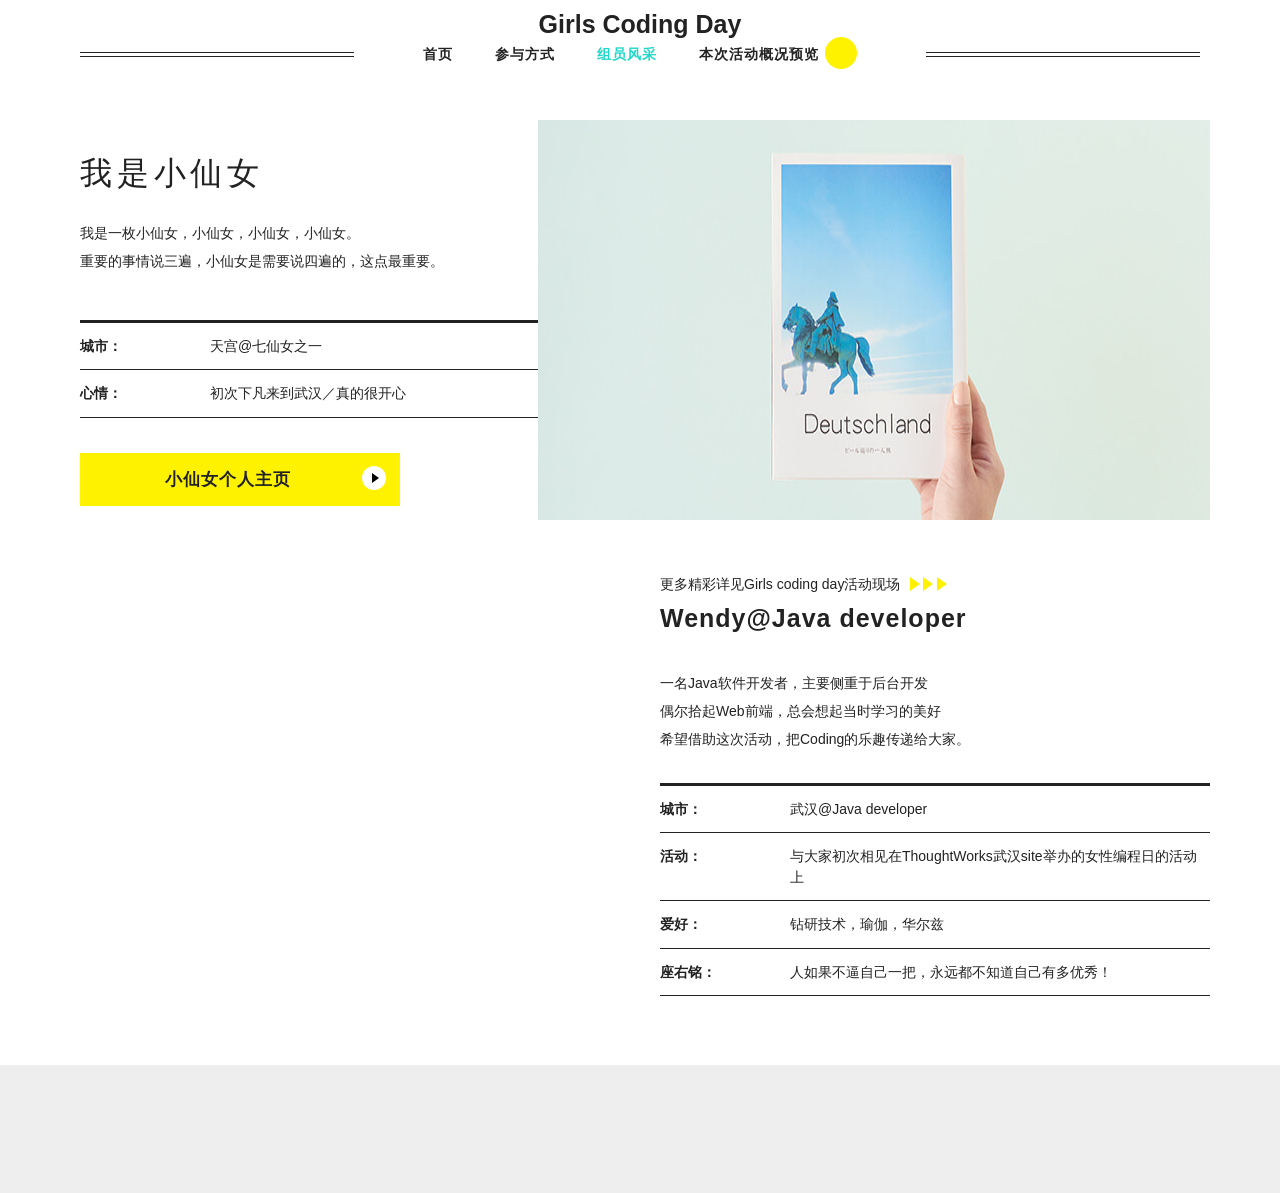
==== us.html @ 9fc9f0ba "First commit 第一次提交commit，导入bootstrap模板" ====
<!DOCTYPE html>
<html lang="ja">
	<head>
    <meta http-equiv="content-type" content="text/html; charset=UTF-8">
    <meta charset="utf-8">
    <meta http-equiv="X-UA-Compatible" content="IE=edge">
    <meta name="viewport" content="width=device-width, initial-scale=1.0">
    <title>Girls Coding Day</title>
    <link rel="icon" type="image/png" sizes="96x96" href="img/logo_icon.png">
    <link rel="stylesheet" href="css/us.css">
    <div id="wrap">
        <header>
            <div class="inner">
                <h2 class="headline">Girls Coding Day</h2>
            </div>
            <nav>
                <ul>
                    <li><a href="index.htm">首页</a></li>
                    <li><a href="joinus.html">参与方式</a></li>
                    <li><a href="us.html" style="color: rgb(32, 216, 201)">组员风采</a></li>
                    <li><a href="http://mp.weixin.qq.com/s/JyZ69Jf4prxOlMGyHbOY-g" target="_blank">本次活动概况预览</a></li>
                </ul>
            </nav>
        </header>
        <main>
        	<section id="about">
                <div class="inner"><img src="img/about_visual_pc.jpg" alt="ABOUT:" />
                    <h2 class="headline__FG">我是小仙女</h2>
                    <p>我是一枚小仙女，小仙女，小仙女，小仙女。<br class="pc_only">重要的事情说三遍，小仙女是需要说四遍的，这点最重要。</p>
                    <table>
                        <tbody><tr>
                            <th>城市：</th>
                            <td>天宫@七仙女之一</td>
                        </tr>
                        <tr>
                            <th>心情：</th>
                            <td>初次下凡来到武汉／真的很开心</td>
                        </tr>

                        </tbody></table>
                    <p class="btn"><a href="javascript:void(0)">小仙女个人主页</span></a></p>
                </div>
            </section>

            <section id="service">
                <div class="inner">
                    <!--<h2 class="headline__FG">学员风采:</h2>-->
                    <div class="service_box">
                        <p class="icn_arrows"> <span>更多精彩详见Girls coding day活动现场</span></p>
                        <h4>Wendy@Java developer</h4>
                        <p class="service_photo">
                        	<img src="C:/Users/Administrator/Desktop/img/service_book.jpg" alt="Girls coding day" />
                         </p>
                        <p style="width:570px;">一名Java软件开发者，主要侧重于后台开发<br class="pc_only">偶尔拾起Web前端，总会想起当时学习的美好<br class="pc_only">希望借助这次活动，把Coding的乐趣传递给大家。</p>
                        <table style="width:550px; float:left;">
                            <tbody><tr>
                                <th>城市：</th>
                                <td>武汉@Java developer</td>
                            </tr>
                            <tr>
                                <th>活动：</th>
                                <td>与大家初次相见在ThoughtWorks武汉site举办的女性编程日的活动上</td>
                            </tr>
                            <tr>
                                <th>爱好：</th>
                                <td>钻研技术，瑜伽，华尔兹</td>
                            </tr>
                            <tr>
                                <th>座右铭：</th>
                                <td>人如果不逼自己一把，永远都不知道自己有多优秀！</td>
                            </tr>
                            </tbody>
                        </table>
                    </div>
                </div>
            </section>



        </main>
        <footer>
            <div class="other_box">
                <ul>
                    <li></li>
                </ul>
            </div>
        </footer>


    </div>
    </body>
  </html>
---- css/us.css ----
/* Effective stylesheet produced by snapshot save */
@import url("css.css");
@import url("css-1.css");
@import url("css-2.css");
*, *::before, *::after { border: 0px none; box-sizing: border-box; margin: 0px; outline: 0px none; padding: 0px; color: inherit; font: inherit; text-decoration: none; vertical-align: baseline; }
article, aside, details, dialog, figcaption, figure, footer, header, main, menu, nav, section { display: block; }
body { line-height: 1; }
br, hr { display: block; }
ol, ul { list-style: outside none none; }
blockquote::before, blockquote::after, q::before, q::after { content: none; }
img { vertical-align: top; }
table { border-collapse: collapse; border-spacing: 0px; empty-cells: show; }
.clearfix::after { content: ""; display: block; clear: both; }
@media only screen and (min-width: 768px) {
  .sp_only { display: none; }
}
.pc_only { display: none; }
@media only screen and (min-width: 768px) {
  .pc_only { display: block; }
}
html { font-size: 100%; color: rgb(34, 34, 34); }
body { font-size: 12px; font-family: "游ゴシック体","Yu Gothic",YuGothic,Helvetica,Arial,"Hiragino Kaku Gothic ProN","ヒラギノ角ゴ ProN W3",Meiryo,メイリオ,sans-serif; line-height: 2; }
@media only screen and (min-width: 768px) {
  body { font-size: 14px; }
}
img { max-width: 100%; width: 100%; height: auto; vertical-align: bottom; }
img[src*="_pc."] { display: none; }
@media only screen and (min-width: 768px) {
  img[src*="_sp."] { display: none; }
  img[src*="_pc."] { display: inline; }
}
svg { width: 100%; }
#wrap { overflow: hidden; }
@media only screen and (min-width: 768px) {
  #wrap { overflow: visible; }
}
a { color: rgb(34, 34, 34); text-decoration: underline; transition: all 0.25s ease 0s; }
a:hover { color: rgb(32, 216, 201); text-decoration: none; }
header { width: 100%; position: fixed; top: 0px; z-index: 100; }
@media only screen and (min-width: 768px) {
  header { position: relative; background: rgb(255, 255, 255) url("line.gif") repeat-x scroll center top / 317px auto; padding: 0px 48px; min-width: 1216px; }
}
header h1 { display: block; width: 138px; padding: 13px 15px 31px; box-sizing: content-box; }
header h1 a { display: block; position: relative; text-decoration: none; }
header h1 a::after { content: "写真と言葉に、てざわりを。"; font-size: 10px; font-weight: bold; position: absolute; bottom: -2em; left: 3px; letter-spacing: 1px; line-height: 1; white-space: nowrap; text-decoration: none; }
@media only screen and (min-width: 768px) {
  header h1 { width: 183px; margin: 0px auto; padding: 34px 0px 24px; }
  header h1 a::after { display: none; }
}
header p.photobook_web { width: 44px; height: 44px; position: absolute; top: 24px; right: 68px; }
header p.photobook_web a { display: block; width: 44px; height: 44px; background: rgba(0, 0, 0, 0) url("urn:not-loaded:http://f-photobook.jp/photozine/img/common/btn_make.png") no-repeat scroll center center / cover ; }
@media only screen and (max-width: 768px) {
  header p.photobook_web a { text-indent: 100%; white-space: nowrap; overflow: hidden; }
}
@media only screen and (min-width: 768px) {
  header p.photobook_web { width: auto; height: auto; padding-right: 25px; top: 40px; right: 0px; }
  header p.photobook_web + .photobook_web { top: 70px; }
  header p.photobook_web a { width: auto; height: auto; background: rgba(0, 0, 0, 0) none repeat scroll 0% 0%; font-size: 11px; font-weight: bold; text-decoration: none; }
  header p.photobook_web a::before { content: ""; width: 20px; height: 20px; border-radius: 50%; position: absolute; background: rgb(255, 242, 0) none repeat scroll 0% 0%; right: 0px; top: 50%; margin-top: -10px; transition: all 0.25s ease 0s; }
  header p.photobook_web a::after { content: ""; position: absolute; width: 0px; height: 0px; border-style: solid; border-width: 3.5px 0px 3.5px 5px; border-color: transparent transparent transparent rgb(34, 34, 34); right: 7px; top: 50%; margin-top: -3px; transition: all 0.25s ease 0s; }
  header p.photobook_web a:hover { color: rgb(34, 34, 34); }
  header p.photobook_web a:hover::before { background: rgb(32, 216, 201) none repeat scroll 0% 0%; }
  header p.photobook_web a:hover::after { border-color: transparent transparent transparent rgb(255, 255, 255); }
}
header .inner { text-align: center; width: 100%; margin: 0px auto; position: relative; z-index: 100; padding-top: 12px; background: rgb(255, 255, 255) url("line.gif") repeat-x scroll center top / 317px auto; }
@media only screen and (min-width: 768px) {
  header .inner { width: 1120px; }
}
nav { position: fixed; background: rgb(230, 245, 237) none repeat scroll 0% 0%; padding-bottom: 50px; top: 0px; transform: translate(0px, -100%); transition: all 0.5s ease 0s; width: 100%; z-index: 99; }
@media only screen and (min-width: 768px) {
  nav { position: relative; padding: 0px; top: 0px; transform: translate(0px, 0px); background: rgba(0, 0, 0, 0) none repeat scroll 0% 0%; width: 1120px; margin: 0px auto; }
  nav::before { content: ""; width: 100%; height: 1px; background: rgb(34, 34, 34) none repeat scroll 0% 0%; position: absolute; z-index: 0; top: 15px; left: 0px; }
  nav::after { content: ""; width: 100%; height: 1px; background: rgb(34, 34, 34) none repeat scroll 0% 0%; position: absolute; z-index: 0; top: 19px; left: 0px; }
}
nav p { text-align: left; }
nav p + p { margin-top: 15px; }
@media only screen and (min-width: 768px) {
  nav p { display: none; }
}
nav p a { font-size: 14px; color: rgb(34, 34, 34); font-weight: bold; text-decoration: none; padding: 7px 20px 4px; line-height: 1; }
nav ul { overflow: hidden; padding: 30px 0px; display: block; line-height: 1; }
@media only screen and (min-width: 768px) {
  nav ul { width: 572px; margin: 0px auto; padding: 0px; text-align: center; background: rgb(255, 255, 255) none repeat scroll 0% 0%; position: relative; z-index: 1; }
}
nav ul li { text-align: left; display: block; }
@media only screen and (min-width: 768px) {
  nav ul li { display: inline-block; margin: 0px 19px; }
  nav ul li:last-child a { position: relative; padding: 10px 38px 10px 0px; }
  nav ul li:last-child a::after { content: ""; background: rgb(255, 242, 0) url("icon_book.png") no-repeat scroll center center / cover ; width: 32px; height: 32px; border-radius: 50%; position: absolute; right: 0px; top: 0px; transition: all 0.25s ease 0s; }
  nav ul li:last-child a:hover::after { background: rgb(32, 216, 201) url("icon_book_on.png") no-repeat scroll center center / cover ; }
}
nav ul li a { font-size: 20px; text-decoration: none; font-family: "Lato","游ゴシック体","Yu Gothic",YuGothic,Helvetica,sans-serif; font-weight: bold; color: rgb(34, 34, 34); display: block; padding: 15px 20px; letter-spacing: 1px; }
@media only screen and (min-width: 768px) {
  nav ul li a { font-size: 14px; padding: 10px 0px; }
}
.sticky { display: none; }
@media only screen and (min-width: 768px) {
  .sticky { display: block; position: fixed; top: -80px; opacity: 0; left: 0px; padding-top: 12px; background: rgb(255, 255, 255) url("line.gif") repeat-x scroll center top / 317px auto; min-width: 1216px; width: 100%; height: 80px; overflow: hidden; transition: all 0.75s ease 0s; border-bottom: 1px solid rgb(34, 34, 34); z-index: 101; }
  .sticky .inner { min-width: 1216px; padding: 0px 48px; margin: 0px auto; }
  .sticky h5 { width: 137px; margin: 20px 0px 22px; float: left; }
  .sticky a { display: block; }
  .sticky ul { float: right; overflow: hidden; margin: 16px 0px 15px; display: block; line-height: 1; width: 572px; text-align: right; background: rgb(255, 255, 255) none repeat scroll 0% 0%; position: relative; z-index: 1; }
  .sticky ul li { display: inline-block; margin: 0px 19px; }
  .sticky ul li:last-child a { position: relative; padding: 10px 38px 10px 0px; }
  .sticky ul li:last-child a::after { content: ""; background: rgb(255, 242, 0) url("icon_book.png") no-repeat scroll center center / cover ; width: 32px; height: 32px; border-radius: 50%; position: absolute; right: 0px; top: 0px; transition: all 0.25s ease 0s; }
  .sticky ul li:last-child a:hover::after { background: rgb(32, 216, 201) url("icon_book_on.png") no-repeat scroll center center / cover ; }
  .sticky ul li a { text-decoration: none; font-family: "Lato","游ゴシック体","Yu Gothic",YuGothic,Helvetica,sans-serif; font-weight: bold; color: rgb(34, 34, 34); display: block; font-size: 14px; padding: 0px; }
  .sticky ul li a:hover { color: rgb(32, 216, 201); }
  .sticky .discription { position: absolute; left: 210px; top: 23px; }
}
.btn-menu { transition: all 0.25s ease 0s; z-index: 20000; position: absolute; top: 24px; right: 12px; background: rgb(255, 242, 0) none repeat scroll 0% 0%; border-radius: 50%; cursor: pointer; display: block; width: 44px; height: 44px; }
.btn-menu > span { position: absolute; left: 0px; right: 0px; width: 18px; height: 2px; margin: 0px auto; background: rgb(0, 0, 0) none repeat scroll 0% 0%; border-radius: 2px; transition: all 0.25s ease 0s; }
.btn-menu > span:nth-child(1) { top: 15px; }
.btn-menu > span:nth-child(2) { top: 21px; }
.btn-menu > span:nth-child(3) { top: 27px; }
.btn-menu.on span:nth-child(1) { top: 21px; transform: rotate(45deg); }
.btn-menu.on span:nth-child(2) { opacity: 0; transform: rotate(90deg); }
.btn-menu.on span:nth-child(3) { top: 21px; transform: rotate(135deg); }
@media only screen and (min-width: 768px) {
  .btn-menu { display: none; }
}
main { margin-top: 80px; }
@media only screen and (min-width: 768px) {
  main { margin-top: 35px; }
}
@media only screen and (min-width: 768px) {
  section { padding: 0px 48px; min-width: 1216px; }
}
section .inner { width: 100%; }
@media only screen and (min-width: 768px) {
  section .inner { width: 1120px; margin: 0px auto; }
}
#pagetop { width: 44px; height: 44px; background: rgb(255, 242, 0) none repeat scroll 0% 0%; position: fixed; bottom: 12px; right: 12px; z-index: 102; border-radius: 50%; opacity: 0; transition: all 0.5s ease 0s; }
@media only screen and (min-width: 768px) {
  #pagetop { bottom: 16px; right: 16px; }
  #pagetop:hover { background: rgb(32, 216, 201) none repeat scroll 0% 0%; }
  #pagetop:hover a::after { border-color: transparent transparent rgb(255, 255, 255); }
}
#pagetop a { display: block; text-indent: 100%; white-space: nowrap; overflow: hidden; width: 44px; height: 44px; position: relative; }
#pagetop a::after { content: ""; width: 0px; height: 0px; border-style: solid; border-width: 0px 8px 14px; border-color: transparent transparent rgb(34, 34, 34); position: absolute; top: 50%; left: 0px; right: 0px; margin: -8px auto 0px; transition: all 0.5s ease 0s; }
@media only screen and (min-width: 768px) {
  footer { min-width: 1216px; margin-top: -100px;}
}
footer .inner { width: 100%; margin: 0px auto; overflow: hidden; }
footer .other_box { text-align: center; background: rgb(238, 238, 238) none repeat scroll 0% 0%; padding: 40px 20px 30px; }
footer .other_box ul { overflow: hidden; margin-bottom: 25px; }
@media only screen and (min-width: 768px) {
  footer .other_box ul { text-align: center; margin-bottom: 30px; }
}
footer .other_box ul li { float: left; width: 48.58%; display: inline-block; margin-bottom: 2.84%; }
footer .other_box ul li:nth-child(2n) { margin-left: 2.84%; }
@media only screen and (min-width: 768px) {
  footer .other_box ul li { float: none; width: 216px; margin: 0px 3px; }
  footer .other_box ul li:nth-child(2n) { margin-left: 3px; }
}
footer .other_box .icn_c_arrow { font-size: 14px; font-weight: bold; display: inline-block; margin-bottom: 5px; text-decoration: none; }
@media only screen and (min-width: 768px) {
  footer .other_box .icn_c_arrow { font-size: 16px; }
}
footer .link_box { padding: 45px 20px; position: relative; }
@media only screen and (min-width: 768px) {
  footer .link_box { width: 1216px; margin: 0px auto; }
}
footer .link_box a { text-decoration: none; }
footer .link_box ul { text-align: center; margin-bottom: 40px; }
@media only screen and (min-width: 768px) {
  footer .link_box ul { text-align: right; padding-right: 120px; margin-bottom: 0px; }
}
footer .link_box ul li { display: inline-block; margin: 0px 10px; font-size: 9px; font-weight: bold; }
@media only screen and (min-width: 768px) {
  footer .link_box ul li { font-size: 11px; }
}
footer .link_box .copyrights p { text-align: center; display: block; }
footer .link_box .copyrights p:first-child { width: 100px; margin: 0px auto 15px; }
footer .link_box .copyrights p:last-child { font-size: 10px; color: rgb(153, 153, 153); font-family: "Lato","游ゴシック体","Yu Gothic",YuGothic,Helvetica,sans-serif; }
@media only screen and (min-width: 768px) {
  footer .link_box .copyrights { position: absolute; top: 44px; display: table; }
  footer .link_box .copyrights p { display: table-cell; text-align: left; vertical-align: middle; }
  footer .link_box .copyrights p:first-child { box-sizing: content-box; width: 119px; padding-left: 148px; padding-right: 30px; }
  footer .link_box .copyrights p:last-child { font-size: 12px; font-weight: normal; }
}
.sns { padding: 20px 0px 35px; text-align: center; background: rgb(255, 255, 255) none repeat scroll 0% 0%; }
.sns li { width: 38px; height: 38px; border-radius: 50%; display: inline-block; overflow: hidden; margin: 0px 20px; }
@media only screen and (min-width: 768px) {
  .sns li { width: 48px; height: 48px; }
}
.sns li a { display: block; width: 38px; height: 38px; background: rgb(85, 172, 238) none repeat scroll 0% 0%; text-align: center; padding-top: 9px; }
@media only screen and (min-width: 768px) {
  .sns li a { width: 48px; height: 48px; }
}
.sns li.fb a { background: rgb(49, 80, 150) none repeat scroll 0% 0%; }
.sns li.li a { background: rgb(0, 195, 0) none repeat scroll 0% 0%; }
@media only screen and (min-width: 768px) {
  .sns li.li { display: none; }
}
.sns li svg { width: 22px; height: 22px; }
@media only screen and (min-width: 768px) {
  .sns li svg { width: 30px; height: 30px; }
}
.sns li path { fill: rgb(255, 255, 255); }
.icn_c_arrow { position: relative; padding-right: 25px; }
.icn_c_arrow::before { content: ""; width: 20px; height: 20px; border-radius: 50%; position: absolute; background: rgb(255, 242, 0) none repeat scroll 0% 0%; right: 0px; top: 50%; margin-top: -10px; transition: all 0.25s ease 0s; }
.icn_c_arrow::after { content: ""; position: absolute; width: 0px; height: 0px; border-style: solid; border-width: 3.5px 0px 3.5px 5px; border-color: transparent transparent transparent rgb(34, 34, 34); right: 7px; top: 50%; margin-top: -3px; transition: all 0.25s ease 0s; }
@media only screen and (min-width: 768px) {
  .icn_c_arrow { padding-right: 30px; }
  .icn_c_arrow::before { width: 24px; height: 24px; margin-top: -13px; }
  .icn_c_arrow::after { border-width: 5px 0px 5px 7px; margin-top: -6px; }
  .icn_c_arrow:hover { color: rgb(34, 34, 34); }
  .icn_c_arrow:hover::before { background: rgb(32, 216, 201) none repeat scroll 0% 0%; }
  .icn_c_arrow:hover::after { border-color: transparent transparent transparent rgb(255, 255, 255); }
}
.icn_arrows { position: relative; padding-right: 47px; display: inline-block; }
.icn_arrows::before { content: ""; position: absolute; width: 0px; height: 0px; border-style: solid; border-width: 7px 0px 7px 10px; border-color: transparent transparent transparent rgb(255, 242, 0); right: 0px; top: 50%; margin-top: -7px; }
.icn_arrows::after { content: ""; position: absolute; width: 0px; height: 0px; border-style: solid; border-width: 7px 0px 7px 10px; border-color: transparent transparent transparent rgb(255, 242, 0); right: 14px; top: 50%; margin-top: -7px; }
.icn_arrows span::before { content: ""; position: absolute; width: 0px; height: 0px; border-style: solid; border-width: 7px 0px 7px 10px; border-color: transparent transparent transparent rgb(255, 242, 0); right: 27px; top: 50%; margin-top: -7px; }
.btn { background: rgb(255, 242, 0) none repeat scroll 0% 0%; margin: 0px 20px; display: block; transition: all 0.25s ease 0s; }
.btn:hover { background: rgb(32, 216, 201) none repeat scroll 0% 0%; }
.btn:hover a { color: rgb(255, 255, 255); }
.btn a { font-size: 15px; display: block; line-height: 1; padding: 18px 25px 18px 0px; font-family: "Lato","游ゴシック体","Yu Gothic",YuGothic,Helvetica,sans-serif; font-weight: bold; text-decoration: none; letter-spacing: 1px; position: relative; text-align: center; }
.btn a::before { content: ""; width: 20px; height: 20px; border-radius: 50%; position: absolute; background: rgb(255, 255, 255) none repeat scroll 0% 0%; right: 14px; top: 50%; margin-top: -10px; }
.btn a::after { content: ""; position: absolute; width: 0px; height: 0px; border-style: solid; border-width: 4px 0px 4px 6px; border-color: transparent transparent transparent rgb(0, 0, 0); right: 21px; top: 50%; margin-top: -3px; }
@media only screen and (min-width: 768px) {
  .btn a { font-size: 17px; }
  .btn a::before { width: 24px; height: 24px; margin-top: -13px; }
  .btn a::after { border-width: 5px 0px 5px 7px; margin-top: -6px; }
}
.headline { padding: 0px 20px; line-height: 1; font-size: 21px; font-weight: bold; }
@media only screen and (min-width: 768px) {
  .headline { font-size: 25px; }
}
.headline span { font-family: "Lato","游ゴシック体","Yu Gothic",YuGothic,Helvetica,sans-serif; border: 1px solid rgb(34, 34, 34); display: inline-block; background: rgb(255, 255, 255) none repeat scroll 0% 0%; padding: 9px 8px 6px; box-shadow: 4px 4px 0px rgb(34, 34, 34); margin-bottom: 11px; }
.headline__FG { padding: 37px 20px 30px; line-height: 1; font-size: 32px; font-family: "Fredericka the Great",cursive; letter-spacing: 0.15em; }
h4 { font-size: 21px; font-family: "Lato","游ゴシック体","Yu Gothic",YuGothic,Helvetica,sans-serif; letter-spacing: 1px; line-height: 1; font-weight: bold; }
b { color: rgb(255, 255, 255); font-weight: bold; background: rgb(34, 34, 34) none repeat scroll 0% 0%; display: inline-block; padding: 3px 10px; font-size: 12px; letter-spacing: 1px; }
table { width: 100%; border-top: 3px solid rgb(34, 34, 34); border-bottom: 1px solid rgb(34, 34, 34); margin: 20px 0px; }
@media only screen and (min-width: 768px) {
  table { margin: 30px 0px 35px; }
}
table td, table th { padding: 10px 0px; border-top: 1px solid rgb(34, 34, 34); line-height: 1.6; }
@media only screen and (min-width: 768px) {
  table td, table th { padding: 12px 0px; }
}
table th { font-weight: bold; text-align: left; width: 31%; }
@media only screen and (min-width: 768px) {
  table th { width: 130px; }
}
.budge::before { z-index: 4; content: ""; width: 72px; height: 72px; border-radius: 50%; position: absolute; background: rgb(32, 216, 201) none repeat scroll 0% 0%; left: 50%; top: 0px; }
.budge::after { z-index: 4; content: attr(data-text); width: 72px; height: 72px; padding: 22px 10px; text-align: center; position: absolute; line-height: 1.3; left: 50%; top: 0px; color: rgb(255, 255, 255); letter-spacing: 1px; font-family: "Cabin Sketch",cursive; font-size: 13px; }
@media only screen and (min-width: 768px) {
  .budge::before { width: 88px; height: 88px; }
  .budge::after { font-size: 16px; width: 88px; height: 88px; padding: 26px 13px; }
}
.first { background: rgb(255, 255, 255) url("line_8.gif") repeat-x scroll center bottom / 317px auto; padding-bottom: 8px; }
@media only screen and (min-width: 768px) {
  .first { background: rgba(0, 0, 0, 0) none repeat scroll 0% 0%; padding: 0px 0px 27px; position: relative; }
  .first img { width: 70%; }
  .first .inner { width: 100%; }
  .first .main_copy { left: 50%; bottom: 88px; margin-left: 120px; position: absolute; }
}
@media only screen and (min-width: 1216px) {
  .first .main_copy { bottom: 7vw; }
}
@media only screen and (min-width: 1920px) {
  .first .inner { width: 1920px; margin: 0px auto; }
}
.first h2 { position: absolute; transform: translate(0px, -100%); margin-top: -33px; font-size: 20px; }
.first h2 span { padding-right: 0px; }
@media only screen and (min-width: 768px) {
  .first h2 { position: relative; font-size: 24px; transform: translate(0px, 0px); margin-top: 0px; margin-bottom: 20px; padding: 0px; }
  .first h2 span { margin: 0px; padding: 9px 0px 9px 8px; }
}
.first h6 { padding: 20px 20px 10px; font-size: 18px; font-weight: bold; }
@media only screen and (min-width: 768px) {
  .first h6 { padding: 0px 0px 10px; font-size: 20px; }
}
.first p { padding: 0px 20px 30px; }
@media only screen and (min-width: 768px) {
  .first p { width: 440px; padding: 0px; }
}
.news::after { content: "NEWS"; font-family: "Lato","游ゴシック体","Yu Gothic",YuGothic,Helvetica,sans-serif; line-height: 1; top: 21px; left: 20px; position: absolute; font-size: 15px; font-weight: bold; }
@media only screen and (min-width: 768px) {
  .news::after { top: 4px; left: 50px; font-size: 20px; }
}
@media only screen and (min-width: 768px) {
  .news a::before { content: ""; width: 20px; height: 20px; border-radius: 50%; position: absolute; background: rgb(255, 242, 0) none repeat scroll 0% 0%; right: 0px; top: 50%; margin-top: -10px; transition: all 0.25s ease 0s; }
  .news a::after { content: ""; position: absolute; width: 0px; height: 0px; border-style: solid; border-width: 3.5px 0px 3.5px 5px; border-color: transparent transparent transparent rgb(34, 34, 34); right: 7px; top: 50%; margin-top: -3px; transition: all 0.25s ease 0s; }
  .news a:hover::before { background: rgb(32, 216, 201) none repeat scroll 0% 0%; }
  .news a:hover::after { border-color: transparent transparent transparent rgb(255, 255, 255); }
}
#bnr a::before { display: none; }
#bnr a::after { display: none; }
#about { border-bottom: 1px solid rgb(34, 34, 34); padding-bottom: 64px; margin-bottom: 3px; padding-top: 78px; margin-top: -78px; }
@media only screen and (min-width: 768px) {
  #about { border-bottom: medium none; padding-bottom: 0px; padding-top: 0px; }
  #about .inner {  padding-top: 92px; padding-bottom: 130px; margin: 0px auto; position: relative; }
  #about .headline__FG { padding-left: 0px; }
  #about img { position: absolute; right: -10px; z-index: 0; width: 672px; height:400px; }
  #about p { position: relative; z-index: 1; }
}
#about p:not(.btn) { padding: 0px 20px 15px; }
@media only screen and (min-width: 768px) {
  #about p:not(.btn) { padding-left: 0px; }
}
#about .btn span { font-size: 14px; }
@media only screen and (min-width: 768px) {
  #about .btn { width: 320px; text-align: center; margin-top: 20px; margin-left: 0px; }
  #about .btn span { font-size: 16px; }
}
#scene { padding-top: 78px; margin-top: -78px; }
#scene .inner { border-top: 1px solid rgb(34, 34, 34); }
#scene p { padding: 0px 20px 15px; }
@media only screen and (min-width: 768px) {
  #scene { border-top: medium none; position: relative; z-index: 1; padding-top: 140px; margin-top: -140px; }
  #scene .inner { border-top: 1px solid rgb(34, 34, 34); }
  #scene .headline__FG { padding: 0px 25px 0px 0px; background: rgb(255, 255, 255) none repeat scroll 0% 0%; display: inline-block; top: -0.55em; position: relative; }
  #scene p { padding: 20px 0px 50px; }
}
.works_box { padding-top: 40px; }
@media only screen and (min-width: 768px) {
  .works_box { padding-top: 0px; border-bottom: 2px solid rgb(255, 255, 255); }
  .works_box .inner { padding-top: 108px; padding-bottom: 85px; height: 360px; }
}
.works_box h3 { margin-bottom: 20px; }
@media only screen and (min-width: 768px) {
  .works_box h3 { padding-left: 0px; margin-bottom: 30px; }
}
.works_box p { padding: 0px 20px 5px; position: relative; z-index: 1; }
@media only screen and (min-width: 768px) {
  .works_box p { padding-left: 0px; }
}
.works_box.daily { background: rgb(241, 241, 238) none repeat scroll 0% 0%; }
@media only screen and (min-width: 768px) {
  .works_box.daily { background: rgb(241, 241, 238) url("works_daily_pc.jpg") no-repeat scroll center top; }
}
.works_box.memory { background: rgb(240, 239, 238) none repeat scroll 0% 0%; }
@media only screen and (min-width: 768px) {
  .works_box.memory { background: rgb(240, 239, 238) url("works_memory_pc.jpg") no-repeat scroll center top; }
}
.works_box.hobby { background: rgb(243, 242, 238) none repeat scroll 0% 0%; }
@media only screen and (min-width: 768px) {
  .works_box.hobby { background: rgb(243, 242, 238) url("works_hobby_pc.jpg") no-repeat scroll center top; }
}
.works_box.wedding { background: rgb(244, 244, 245) none repeat scroll 0% 0%; }
.works_box.wedding img { position: relative; z-index: 0; }
@media only screen and (min-width: 768px) {
  .works_box.wedding { background: rgb(244, 244, 245) url("works_wedding_pc.jpg") no-repeat scroll center top; }
}
#service { padding: 78px 20px 0px; margin-top: -78px; margin-bottom: 70px; }
#service .service_photo { display: block; }
@media only screen and (min-width: 768px) {
  #service { width: 1216px; min-width: 1216px; margin: -52px auto 50px; background: rgba(0, 0, 0, 0) none repeat scroll 0% 0%; position: relative; }
  #service .service_photo { display: none; }
  #service::after { content: ""; height: 1px; position: absolute; top: 137px; left: 48px; right: 48px; z-index: 0; }
  #service .inner { margin-top: -120px; }
  #service .service_box { margin-top: 30px; padding-left: 580px; min-height: 540px; background: rgba(0, 0, 0, 0) url("service_book.jpg") no-repeat scroll 0% 0% / 540px auto; top: 0px; left: 0px; }
}
#service .headline__FG { padding: 37px 0px 30px; }
@media only screen and (min-width: 768px) {
  #service .headline__FG { padding: 0px 25px 0px 0px; background: rgb(255, 255, 255) none repeat scroll 0% 0%; display: inline-block; top: -0.55em; position: relative; z-index: 2; }
}
#service .icn_arrows { margin: 0px 0px 5px; }
@media only screen and (min-width: 768px) {
  #service .icn_arrows { line-height: 1; display: inline-block; position: relative; top: -5px; margin-bottom: 10px; }
}
#service h4 { margin-bottom: 15px; }
@media only screen and (min-width: 768px) {
  #service h4 { margin-bottom: 38px; font-size: 25px; }
}
#service .btn { margin: 0px; }
@media only screen and (min-width: 768px) {
  #service .btn { width: 320px; }
}
#service td { line-height: 1.5; }
.service_photo { margin-bottom: 15px; }
.magazine { padding: 32px 20px 25px; background: rgb(238, 238, 238) none repeat scroll 0% 0%; }
.magazine.budge::before { margin-top: 77px; margin-left: 25%; }
.magazine.budge::after { margin-top: 77px; margin-left: 25%; }
@media only screen and (min-width: 768px) {
  .magazine.budge::before { margin-top: 56px; margin-left: 416px; }
  .magazine.budge::after { margin-top: 56px; margin-left: 416px; }
}
.magazine .service_photo { display: block; }
@media only screen and (min-width: 768px) {
  .magazine { padding: 6px 0px 0px; margin: 0px auto; background: rgba(0, 0, 0, 0) none repeat scroll 0% 0%; }
  .magazine .service_photo { display: none; }
  .magazine .inner { padding: 70px 0px 40px 30px; background: rgb(238, 238, 238) url("service_magazine.jpg") no-repeat scroll 540px center / 540px auto; position: relative; }
  .magazine .inner::after { content: ""; background: rgba(0, 0, 0, 0) url("line_8.gif") repeat-x scroll 0px -4px / 317px auto; position: absolute; top: -6px; left: 0px; right: 0px; height: 4px; z-index: 0; }
}
.magazine h4 { position: relative; margin-bottom: 15px; }
.magazine h4::before { content: attr(data-text); font-family: "游ゴシック体","Yu Gothic",YuGothic,Helvetica,Arial,"Hiragino Kaku Gothic ProN","ヒラギノ角ゴ ProN W3",Meiryo,メイリオ,sans-serif; font-size: 12px; text-align: center; position: absolute; left: 0px; right: 0px; top: -62px; border: 1px solid rgb(34, 34, 34); background: rgb(255, 255, 255) none repeat scroll 0% 0%; border-radius: 4px; padding: 15px 0px; letter-spacing: 0px; font-weight: normal; z-index: 1; }
.magazine h4::after { content: ""; width: 10px; height: 8px; background: rgba(0, 0, 0, 0) url("fukidashi.png") no-repeat scroll left top / cover ; position: absolute; top: -19px; left: 213px; z-index: 2; }
@media only screen and (min-width: 768px) {
  .magazine h4 { font-size: 25px; letter-spacing: 2px; display: inline-block; }
  .magazine h4::before { width: 336px; right: auto; left: 0px; top: -86px; font-size: 14px; padding: 20px 0px; }
  .magazine h4::after { top: -31px; left: 265px; }
  .magazine h4 + p { display: inline-block; }
}
@media only screen and (min-width: 768px) and (min-width: 768px) {
  .magazine h4 + p { margin-left: 10px; position: relative; top: -3px; }
}
.magazine b { margin-bottom: 20px; }
.magazine table { margin-bottom: 30px; }
@media only screen and (min-width: 768px) {
  .magazine table { width: 460px; }
}
.magazine .icn_c_arrow { font-size: 14px; font-weight: bold; display: inline-block; margin-bottom: 5px; text-decoration: none; }
@media only screen and (min-width: 768px) {
  .magazine .icn_c_arrow { font-size: 16px; }
}
#make { padding-top: 20px; padding-bottom: 20px; border-top: 1px solid rgb(255, 255, 255); }
@media only screen and (min-width: 768px) {
  #make { width: 1216px; min-width: 1216px; margin: 0px auto; padding-top: 0px; text-align: center; background: rgba(0, 0, 0, 0) none repeat scroll 0% 0%; }
  #make .inner { padding-top: 94px; }
}
#make h2 { line-height: 1.4; padding-bottom: 10px; }
@media only screen and (min-width: 768px) {
  #make h2 { display: inline-block; padding-left: 0px; }
}
#make .btn { position: relative; text-align: center; }
@media only screen and (min-width: 768px) {
  #make .btn { display: inline-block; width: 344px; position: relative; top: -15px; }
  #make .btn:hover::after { color: rgb(255, 255, 255); }
}
#make .btn span { font-size: 14px; }
@media only screen and (min-width: 768px) {
  #make .btn span { font-size: 16px; }
}
#make .btn a { z-index: 1; padding-top: 24px; padding-bottom: 40px; }
@media only screen and (min-width: 768px) {
  #make .btn a { text-align: center; padding-right: 33px; font-size: 17px; }
}
#make .btn::after { content: attr(data-text); font-size: 12px; text-align: center; position: absolute; z-index: 0; bottom: 15px; width: 100%; margin-left: -10px; left: 0px; }
@media only screen and (min-width: 768px) {
  #make .btn::after { transition: all 0.25s ease 0s; }
}
@media only screen and (min-width: 768px) {
  #order nav ul li:nth-child(4) a { color: rgb(32, 216, 201); }
  #order nav ul li:nth-child(4) a::after { background: rgb(32, 216, 201) url("icon_book_on.png") no-repeat scroll center center / cover ; }
  #order .sticky ul li:nth-child(4) a { color: rgb(32, 216, 201); }
  #order .sticky ul li:nth-child(4) a::after { background: rgb(32, 216, 201) url("icon_book_on.png") no-repeat scroll center center / cover ; }
}
@media only screen and (min-width: 768px) {
  .sub_nav::after { content: ""; height: 8px; background: rgb(255, 255, 255) url("line_8.gif") repeat-x scroll center top / 317px auto; position: absolute; top: 0px; left: 48px; right: 48px; }
}
.sub_nav a::after { transform: rotate(90deg) translate(1px, 1px); }
@media only screen and (min-width: 768px) {
  .thum_box li:nth-child(2), .thum_box li:nth-child(5) { margin: 0px 45px 50px; }
}
.price_table table tr:nth-child(2) td { line-height: 1.5; padding: 4px 3px 0px; }
@media only screen and (min-width: 768px) {
  #scene_book::after { content: ""; height: 1px; background: rgb(34, 34, 34) none repeat scroll 0% 0%; position: absolute; top: 0px; left: 48px; right: 48px; z-index: 0; }
}
.lower_first.order::after { content: ""; width: 187px; height: 139px; background: rgba(0, 0, 0, 0) url("urn:not-loaded:http://f-photobook.jp/photozine/img/order/flow_photo.png") no-repeat scroll center center / cover ; position: absolute; top: 80px; right: -16px; z-index: 0; }
@media only screen and (min-width: 768px) {
  .lower_first.order::after { width: 297px; height: 221px; right: auto; left: 50%; margin-left: 136px; top: -20px; }
}
.lower_first.order .headline__FG::after { content: attr(data-text); position: absolute; font-size: 12px; bottom: -24px; left: 0px; letter-spacing: 0px; }
@media only screen and (min-width: 768px) {
  .lower_first.order .headline__FG::after { font-size: 14px; }
}
.flow_boxes::after { content: ""; background: rgb(34, 34, 34) none repeat scroll 0% 0%; height: 1px; position: absolute; width: 100%; left: 0px; bottom: 3px; }
.flow_boxes li::before { content: ""; position: absolute; width: 3px; height: 9px; background: rgb(34, 34, 34) none repeat scroll 0% 0%; left: 0px; right: 0px; margin: 0px auto; bottom: -3px; }
@media only screen and (min-width: 768px) {
  .flow_boxes li::before { width: 18px; height: 6px; right: -6px; left: auto; top: 50%; margin: 0px; }
}
.flow_boxes li::after { content: ""; position: absolute; width: 0px; height: 0px; border-style: solid; border-width: 7px 6px 0px; border-color: rgb(34, 34, 34) transparent transparent; left: 0px; right: 0px; margin: 0px auto; bottom: -10px; }
@media only screen and (min-width: 768px) {
  .flow_boxes li::after { width: 0px; height: 0px; border-style: solid; border-width: 12px 0px 12px 14px; border-color: transparent transparent transparent rgb(34, 34, 34); right: -20px; left: auto; top: 50%; bottom: auto; margin-top: -9px; }
}
.flow_boxes li:last-child::before, .flow_boxes li:last-child::after { display: none; }
.flow_boxes li:nth-child(2) { background: rgb(154, 237, 231) none repeat scroll 0% 0%; }
.flow_boxes li:nth-child(3) { background: rgb(99, 228, 217) none repeat scroll 0% 0%; }
.flow_boxes li:nth-child(3) .step { color: rgb(255, 255, 255); }
.flow_boxes li:nth-child(4) { background: rgb(32, 216, 201) none repeat scroll 0% 0%; }
.flow_boxes li:nth-child(4) .step { color: rgb(255, 255, 255); }
.select_box label::after { content: ""; width: 0px; height: 0px; border-style: solid; border-width: 7px 4.5px 0px; border-color: rgb(34, 34, 34) transparent transparent; position: absolute; right: 11px; top: 50%; margin-top: -8px; }
#point_order h4::before { content: attr(data-text); font-family: "游ゴシック体","Yu Gothic",YuGothic,Helvetica,Arial,"Hiragino Kaku Gothic ProN","ヒラギノ角ゴ ProN W3",Meiryo,メイリオ,sans-serif; font-size: 12px; text-align: center; position: absolute; left: 0px; right: 0px; top: -62px; border: 1px solid rgb(34, 34, 34); background: rgb(255, 255, 255) none repeat scroll 0% 0%; border-radius: 4px; padding: 15px 0px; letter-spacing: 0px; font-weight: normal; z-index: 1; width: 92px; }
@media only screen and (min-width: 768px) {
  #point_order h4::before { font-size: 14px; padding: 15px 30px; width: 136px; top: -74px; }
}
#point_order h4::after { content: ""; width: 10px; height: 8px; background: rgba(0, 0, 0, 0) url("fukidashi.png") no-repeat scroll left top / cover ; position: absolute; top: -13px; left: 40px; z-index: 2; }
@media only screen and (min-width: 768px) {
  #point_order h4::after { left: 66px; top: -22px; }
}
#point_order h5::before { content: "Point"; font-size: 13px; font-weight: normal; color: rgb(153, 153, 153); position: absolute; top: 0px; left: 0px; }
#point_order h5::after { content: attr(data-text); width: 32px; height: 32px; background: rgb(255, 242, 0) none repeat scroll 0% 0%; font-size: 22px; font-family: "Cabin Sketch",cursive; font-weight: normal; color: rgb(34, 34, 34); text-align: center; position: absolute; left: 0px; top: 24px; border-radius: 50%; line-height: 1.6; }
#point_order .points__box:last-child::after { content: ""; width: 100%; height: 8px; background: rgba(0, 0, 0, 0) url("line_8.gif") repeat-x scroll center top / 317px auto; position: absolute; bottom: -10px; left: 0px; }
@media only screen and (min-width: 768px) {
  #point_order .points__box::after { content: ""; height: 4px; background: rgb(255, 255, 255) none repeat scroll 0% 0%; left: 80px; right: 80px; bottom: 0px; position: absolute; }
  #point_order .points__box:nth-child(1) h5 { margin-top: 35px; }
  #point_order .points__box:nth-child(2) h5 { margin-top: 33px; }
  #point_order .points__box:nth-child(3) h5 { margin-top: 55px; }
  #point_order .points__box:nth-child(4) h5 { margin-top: 70px; }
}
@media only screen and (min-width: 768px) {
  #magazine #make .btn::after { bottom: 4px; }
}
#magazine #bnrbox ul a::before { top: auto; margin-top: 0px; bottom: 8px; right: 8px; }
#magazine #bnrbox ul a::after { top: auto; margin-top: 0px; bottom: 14px; right: 14px; }
@media only screen and (min-width: 768px) {
  #magazine #bnrbox ul a::before { width: 24px; height: 24px; bottom: 20px; right: 20px; }
  #magazine #bnrbox ul a::after { border-width: 5px 0px 5px 7px; bottom: 26px; right: 27px; }
}
#store .lower_first .locality_nav::before { content: ""; position: absolute; width: 115px; height: 100px; background: rgba(0, 0, 0, 0) url("urn:not-loaded:http://f-photobook.jp/photozine/img/store/store_visual.jpg") no-repeat scroll left top / cover ; top: -90px; right: -15px; margin-right: 20px; z-index: 0; }
@media only screen and (min-width: 768px) {
  #store .lower_first .locality_nav::before { width: 230px; height: 202px; top: -175px; }
}
#store .lower_first .locality_nav a::after { transform: rotate(90deg); }
@media only screen and (min-width: 768px) {
  #store .lower_first .locality_nav a::before { width: 18px; height: 18px; right: 9px; margin-top: -9px; }
  #store .lower_first .locality_nav a::after { transform: rotate(90deg); border-width: 3px 0px 3px 5px; margin-top: -2px; right: 15px; }
}
#store .prefecture_list li a::after { transform: rotate(90deg); }
@media only screen and (min-width: 768px) {
  #store .prefecture_list li a::before { width: 18px; height: 18px; right: 9px; margin-top: -9px; }
  #store .prefecture_list li a::after { transform: rotate(90deg); border-width: 3px 0px 3px 5px; margin-top: -2px; right: 15px; }
}
#store .prefecture_list li:nth-child(2n) a { border-left: 2px solid rgb(255, 255, 255); }
#store .town_list dd a:nth-child(2n) { border-left: 2px solid rgb(255, 255, 255); }
@media only screen and (min-width: 768px) {
  #store .town_list dd a:nth-child(8n+1) { border-left: medium none; }
}
#store .town_list dd a::after { content: ""; position: absolute; width: 0px; height: 0px; border-style: solid; border-width: 4px 0px 4px 6px; border-color: transparent transparent transparent rgb(0, 0, 0); right: 21px; top: 50%; margin-top: -3px; transform: rotate(90deg); }
@media only screen and (min-width: 768px) {
  #store .town_list dd a::after { right: 13px; }
}
@media only screen and (min-width: 768px) {
  #store .store_list .tit_tr th:nth-child(1) { width: 436px; }
  #store .store_list .tit_tr th:nth-child(2) { width: 552px; }
  #store .store_list .tit_tr th:nth-child(3) { border-right: medium none; }
}
#store .store_list .btn a::before { display: none; }
#store .store_list .btn a::after { border-style: solid; border-width: 3.5px 0px 3.5px 5px; border-color: transparent transparent transparent rgb(0, 0, 0); right: 8px; }
@media only screen and (min-width: 768px) {
  #store .store_list .btn a::after { margin-top: -3px; }
}
@media only screen and (min-width: 768px) {
  #store .store_list tr td:nth-child(1) { width: 436px; }
  #store .store_list tr td:nth-child(2) { padding-right: 65px; width: 552px; }
  #store .store_list tr td:nth-child(3) { width: 128px; border-right: medium none; text-align: center; }
  #store .store_list tr td:nth-child(3) a { text-decoration: none; }
}
#store .store_list tr td:nth-child(1) { font-weight: bold; }
@media only screen and (min-width: 768px) {
  #store .store_list tr td:nth-child(1) { font-weight: normal; }
}
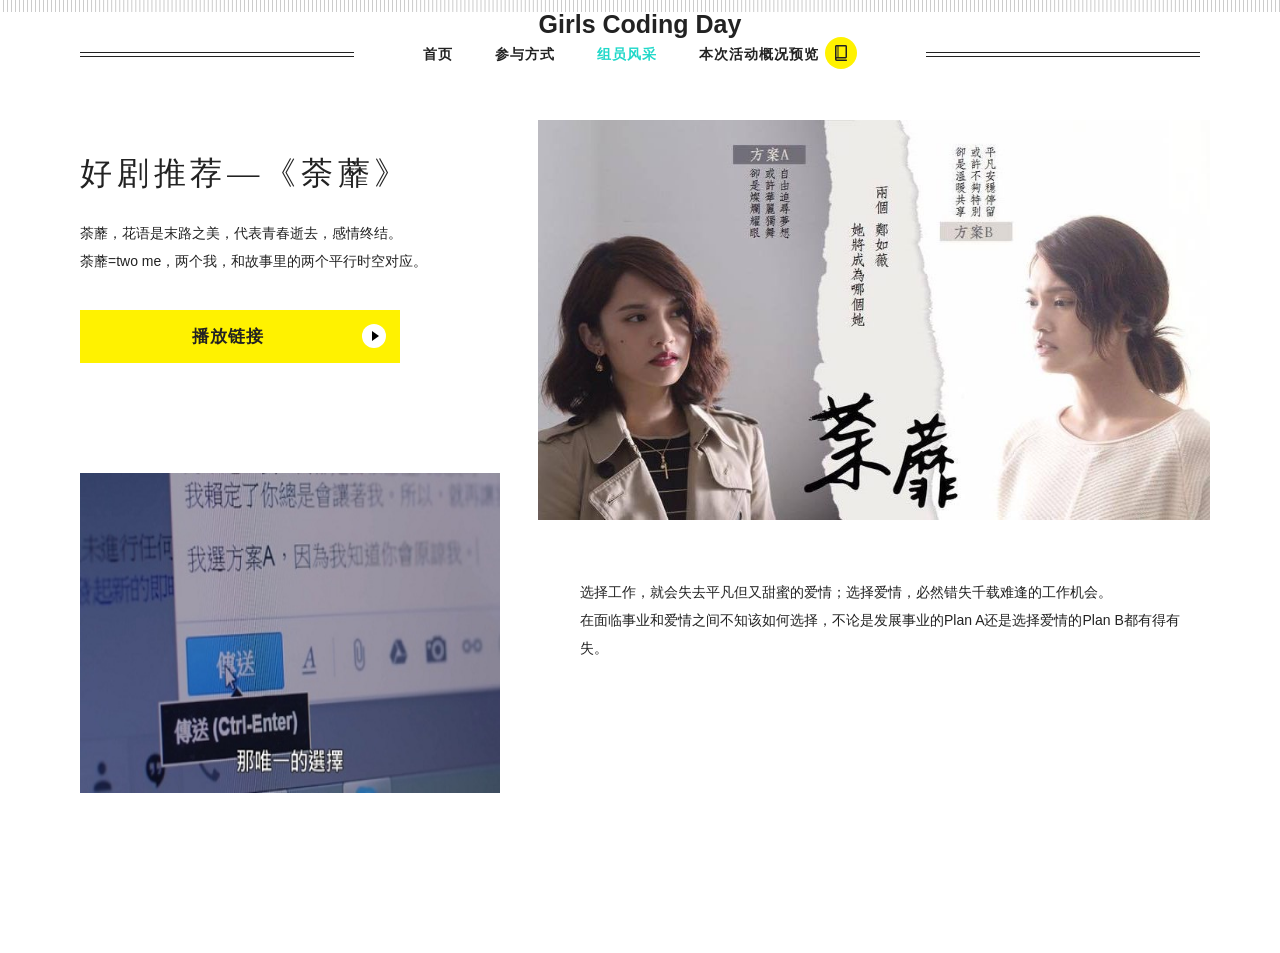
==== commit 9cc3da18: "girls coding day new page" ====
--- a/us.html
+++ b/us.html
@@ -8,6 +8,8 @@
     <title>Girls Coding Day</title>
     <link rel="icon" type="image/png" sizes="96x96" href="img/logo_icon.png">
     <link rel="stylesheet" href="css/us.css">
+	</head>
+	<body>
     <div id="wrap">
         <header>
             <div class="inner">
@@ -24,69 +26,31 @@
         </header>
         <main>
         	<section id="about">
-                <div class="inner"><img src="img/about_visual_pc.jpg" alt="ABOUT:" />
-                    <h2 class="headline__FG">我是小仙女</h2>
-                    <p>我是一枚小仙女，小仙女，小仙女，小仙女。<br class="pc_only">重要的事情说三遍，小仙女是需要说四遍的，这点最重要。</p>
-                    <table>
-                        <tbody><tr>
-                            <th>城市：</th>
-                            <td>天宫@七仙女之一</td>
-                        </tr>
-                        <tr>
-                            <th>心情：</th>
-                            <td>初次下凡来到武汉／真的很开心</td>
-                        </tr>
-
-                        </tbody></table>
-                    <p class="btn"><a href="javascript:void(0)">小仙女个人主页</span></a></p>
+                <div class="inner"><img src="img/img1.jpg" alt="ABOUT:" />
+                    <h2 class="headline__FG">好剧推荐—《荼蘼》</h2>
+                    <p>荼蘼，花语是末路之美，代表青春逝去，感情终结。<br class="pc_only">荼蘼=two me，两个我，和故事里的两个平行时空对应。</p>
+                    <p class="btn"><a href="http://v.qq.com/detail/z/ze8jyx68cikofnm.html">播放链接</span></a></p>
                 </div>
             </section>
 
             <section id="service">
                 <div class="inner">
-                    <!--<h2 class="headline__FG">学员风采:</h2>-->
                     <div class="service_box">
-                        <p class="icn_arrows"> <span>更多精彩详见Girls coding day活动现场</span></p>
-                        <h4>Wendy@Java developer</h4>
-                        <p class="service_photo">
-                        	<img src="C:/Users/Administrator/Desktop/img/service_book.jpg" alt="Girls coding day" />
-                         </p>
-                        <p style="width:570px;">一名Java软件开发者，主要侧重于后台开发<br class="pc_only">偶尔拾起Web前端，总会想起当时学习的美好<br class="pc_only">希望借助这次活动，把Coding的乐趣传递给大家。</p>
-                        <table style="width:550px; float:left;">
-                            <tbody><tr>
-                                <th>城市：</th>
-                                <td>武汉@Java developer</td>
-                            </tr>
-                            <tr>
-                                <th>活动：</th>
-                                <td>与大家初次相见在ThoughtWorks武汉site举办的女性编程日的活动上</td>
-                            </tr>
-                            <tr>
-                                <th>爱好：</th>
-                                <td>钻研技术，瑜伽，华尔兹</td>
-                            </tr>
-                            <tr>
-                                <th>座右铭：</th>
-                                <td>人如果不逼自己一把，永远都不知道自己有多优秀！</td>
-                            </tr>
-                            </tbody>
-                        </table>
-                    </div>
-                </div>
-            </section>
-
-
-
-        </main>
-        <footer>
-            <div class="other_box">
-                <ul>
-                    <li></li>
-                </ul>
-            </div>
-        </footer>
-
-
-    </div>
-    </body>
-  </html>
+											<table>
+												<tr>
+												</tr>
+											</table>
+											<table>
+												<tr>
+												</tr>
+											</table>
+											<table>
+												<tr>
+												</tr>
+											</table>
+											  <p>选择工作，就会失去平凡但又甜蜜的爱情；选择爱情，必然错失千载难逢的工作机会。</p>
+                        <p>在面临事业和爱情之间不知该如何选择，不论是发展事业的Plan A还是选择爱情的Plan B都有得有失。</p>
+											</div>
+										</section>
+									</body>
+									</html>
--- a/css/us.css
+++ b/css/us.css
@@ -1,7 +1,4 @@
 /* Effective stylesheet produced by snapshot save */
-@import url("css.css");
-@import url("css-1.css");
-@import url("css-2.css");
 *, *::before, *::after { border: 0px none; box-sizing: border-box; margin: 0px; outline: 0px none; padding: 0px; color: inherit; font: inherit; text-decoration: none; vertical-align: baseline; }
 article, aside, details, dialog, figcaption, figure, footer, header, main, menu, nav, section { display: block; }
 body { line-height: 1; }
@@ -38,7 +35,7 @@
 a:hover { color: rgb(32, 216, 201); text-decoration: none; }
 header { width: 100%; position: fixed; top: 0px; z-index: 100; }
 @media only screen and (min-width: 768px) {
-  header { position: relative; background: rgb(255, 255, 255) url("line.gif") repeat-x scroll center top / 317px auto; padding: 0px 48px; min-width: 1216px; }
+  header { position: relative; background: rgb(255, 255, 255) url("../img/line.gif") repeat-x scroll center top / 317px auto; padding: 0px 48px; min-width: 1216px; }
 }
 header h1 { display: block; width: 138px; padding: 13px 15px 31px; box-sizing: content-box; }
 header h1 a { display: block; position: relative; text-decoration: none; }
@@ -62,7 +59,7 @@
   header p.photobook_web a:hover::before { background: rgb(32, 216, 201) none repeat scroll 0% 0%; }
   header p.photobook_web a:hover::after { border-color: transparent transparent transparent rgb(255, 255, 255); }
 }
-header .inner { text-align: center; width: 100%; margin: 0px auto; position: relative; z-index: 100; padding-top: 12px; background: rgb(255, 255, 255) url("line.gif") repeat-x scroll center top / 317px auto; }
+header .inner { text-align: center; width: 100%; margin: 0px auto; position: relative; z-index: 100; padding-top: 12px; background: rgb(255, 255, 255) url("../img/line.gif") repeat-x scroll center top / 317px auto; }
 @media only screen and (min-width: 768px) {
   header .inner { width: 1120px; }
 }
@@ -86,8 +83,8 @@
 @media only screen and (min-width: 768px) {
   nav ul li { display: inline-block; margin: 0px 19px; }
   nav ul li:last-child a { position: relative; padding: 10px 38px 10px 0px; }
-  nav ul li:last-child a::after { content: ""; background: rgb(255, 242, 0) url("icon_book.png") no-repeat scroll center center / cover ; width: 32px; height: 32px; border-radius: 50%; position: absolute; right: 0px; top: 0px; transition: all 0.25s ease 0s; }
-  nav ul li:last-child a:hover::after { background: rgb(32, 216, 201) url("icon_book_on.png") no-repeat scroll center center / cover ; }
+  nav ul li:last-child a::after { content: ""; background: rgb(255, 242, 0) url("../img/icon_book.png") no-repeat scroll center center / cover ; width: 32px; height: 32px; border-radius: 50%; position: absolute; right: 0px; top: 0px; transition: all 0.25s ease 0s; }
+  nav ul li:last-child a:hover::after { background: rgb(32, 216, 201) url("../img/icon_book_on.png") no-repeat scroll center center / cover ; }
 }
 nav ul li a { font-size: 20px; text-decoration: none; font-family: "Lato","游ゴシック体","Yu Gothic",YuGothic,Helvetica,sans-serif; font-weight: bold; color: rgb(34, 34, 34); display: block; padding: 15px 20px; letter-spacing: 1px; }
 @media only screen and (min-width: 768px) {
@@ -95,15 +92,15 @@
 }
 .sticky { display: none; }
 @media only screen and (min-width: 768px) {
-  .sticky { display: block; position: fixed; top: -80px; opacity: 0; left: 0px; padding-top: 12px; background: rgb(255, 255, 255) url("line.gif") repeat-x scroll center top / 317px auto; min-width: 1216px; width: 100%; height: 80px; overflow: hidden; transition: all 0.75s ease 0s; border-bottom: 1px solid rgb(34, 34, 34); z-index: 101; }
+  .sticky { display: block; position: fixed; top: -80px; opacity: 0; left: 0px; padding-top: 12px; background: rgb(255, 255, 255) url("../img/line.gif") repeat-x scroll center top / 317px auto; min-width: 1216px; width: 100%; height: 80px; overflow: hidden; transition: all 0.75s ease 0s; border-bottom: 1px solid rgb(34, 34, 34); z-index: 101; }
   .sticky .inner { min-width: 1216px; padding: 0px 48px; margin: 0px auto; }
   .sticky h5 { width: 137px; margin: 20px 0px 22px; float: left; }
   .sticky a { display: block; }
   .sticky ul { float: right; overflow: hidden; margin: 16px 0px 15px; display: block; line-height: 1; width: 572px; text-align: right; background: rgb(255, 255, 255) none repeat scroll 0% 0%; position: relative; z-index: 1; }
   .sticky ul li { display: inline-block; margin: 0px 19px; }
   .sticky ul li:last-child a { position: relative; padding: 10px 38px 10px 0px; }
-  .sticky ul li:last-child a::after { content: ""; background: rgb(255, 242, 0) url("icon_book.png") no-repeat scroll center center / cover ; width: 32px; height: 32px; border-radius: 50%; position: absolute; right: 0px; top: 0px; transition: all 0.25s ease 0s; }
-  .sticky ul li:last-child a:hover::after { background: rgb(32, 216, 201) url("icon_book_on.png") no-repeat scroll center center / cover ; }
+  .sticky ul li:last-child a::after { content: ""; background: rgb(255, 242, 0) url("../img/icon_book.png") no-repeat scroll center center / cover ; width: 32px; height: 32px; border-radius: 50%; position: absolute; right: 0px; top: 0px; transition: all 0.25s ease 0s; }
+  .sticky ul li:last-child a:hover::after { background: rgb(32, 216, 201) url("img/icon_book_on.png") no-repeat scroll center center / cover ; }
   .sticky ul li a { text-decoration: none; font-family: "Lato","游ゴシック体","Yu Gothic",YuGothic,Helvetica,sans-serif; font-weight: bold; color: rgb(34, 34, 34); display: block; font-size: 14px; padding: 0px; }
   .sticky ul li a:hover { color: rgb(32, 216, 201); }
   .sticky .discription { position: absolute; left: 210px; top: 23px; }
@@ -139,7 +136,7 @@
 #pagetop a { display: block; text-indent: 100%; white-space: nowrap; overflow: hidden; width: 44px; height: 44px; position: relative; }
 #pagetop a::after { content: ""; width: 0px; height: 0px; border-style: solid; border-width: 0px 8px 14px; border-color: transparent transparent rgb(34, 34, 34); position: absolute; top: 50%; left: 0px; right: 0px; margin: -8px auto 0px; transition: all 0.5s ease 0s; }
 @media only screen and (min-width: 768px) {
-  footer { min-width: 1216px; margin-top: -100px;}
+  footer { min-width: 1216px; }
 }
 footer .inner { width: 100%; margin: 0px auto; overflow: hidden; }
 footer .other_box { text-align: center; background: rgb(238, 238, 238) none repeat scroll 0% 0%; padding: 40px 20px 30px; }
@@ -330,29 +327,29 @@
 }
 .works_box.daily { background: rgb(241, 241, 238) none repeat scroll 0% 0%; }
 @media only screen and (min-width: 768px) {
-  .works_box.daily { background: rgb(241, 241, 238) url("works_daily_pc.jpg") no-repeat scroll center top; }
+  .works_box.daily { background: rgb(241, 241, 238) url("img/works_daily_pc.jpg") no-repeat scroll center top; }
 }
 .works_box.memory { background: rgb(240, 239, 238) none repeat scroll 0% 0%; }
 @media only screen and (min-width: 768px) {
-  .works_box.memory { background: rgb(240, 239, 238) url("works_memory_pc.jpg") no-repeat scroll center top; }
+  .works_box.memory { background: rgb(240, 239, 238) url("img/works_memory_pc.jpg") no-repeat scroll center top; }
 }
 .works_box.hobby { background: rgb(243, 242, 238) none repeat scroll 0% 0%; }
 @media only screen and (min-width: 768px) {
-  .works_box.hobby { background: rgb(243, 242, 238) url("works_hobby_pc.jpg") no-repeat scroll center top; }
+  .works_box.hobby { background: rgb(243, 242, 238) url("img/works_hobby_pc.jpg") no-repeat scroll center top; }
 }
 .works_box.wedding { background: rgb(244, 244, 245) none repeat scroll 0% 0%; }
 .works_box.wedding img { position: relative; z-index: 0; }
 @media only screen and (min-width: 768px) {
-  .works_box.wedding { background: rgb(244, 244, 245) url("works_wedding_pc.jpg") no-repeat scroll center top; }
-}
-#service { padding: 78px 20px 0px; margin-top: -78px; margin-bottom: 70px; }
+  .works_box.wedding { background: rgb(244, 244, 245) url("img/works_wedding_pc.jpg") no-repeat scroll center top; }
+}
+#service { margin-top: -78px; margin-bottom: 70px; }
 #service .service_photo { display: block; }
 @media only screen and (min-width: 768px) {
-  #service { width: 1216px; min-width: 1216px; margin: -52px auto 50px; background: rgba(0, 0, 0, 0) none repeat scroll 0% 0%; position: relative; }
+  #service { width: 1216px; min-width: 1216px; margin: -52px auto 10px; background: rgba(0, 0, 0, 0) none repeat scroll 0% 0%; position: relative; }
   #service .service_photo { display: none; }
   #service::after { content: ""; height: 1px; position: absolute; top: 137px; left: 48px; right: 48px; z-index: 0; }
   #service .inner { margin-top: -120px; }
-  #service .service_box { margin-top: 30px; padding-left: 580px; min-height: 540px; background: rgba(0, 0, 0, 0) url("service_book.jpg") no-repeat scroll 0% 0% / 540px auto; top: 0px; left: 0px; }
+  #service .service_box { margin-top: 100px; padding-left: 500px; min-height: 470px;top: 0px; left: 0px; background: rgba(0, 0, 0, 0) url("../img/img2.jpg") no-repeat scroll 0% 0% / 420px 320px;}
 }
 #service .headline__FG { padding: 37px 0px 30px; }
 @media only screen and (min-width: 768px) {
